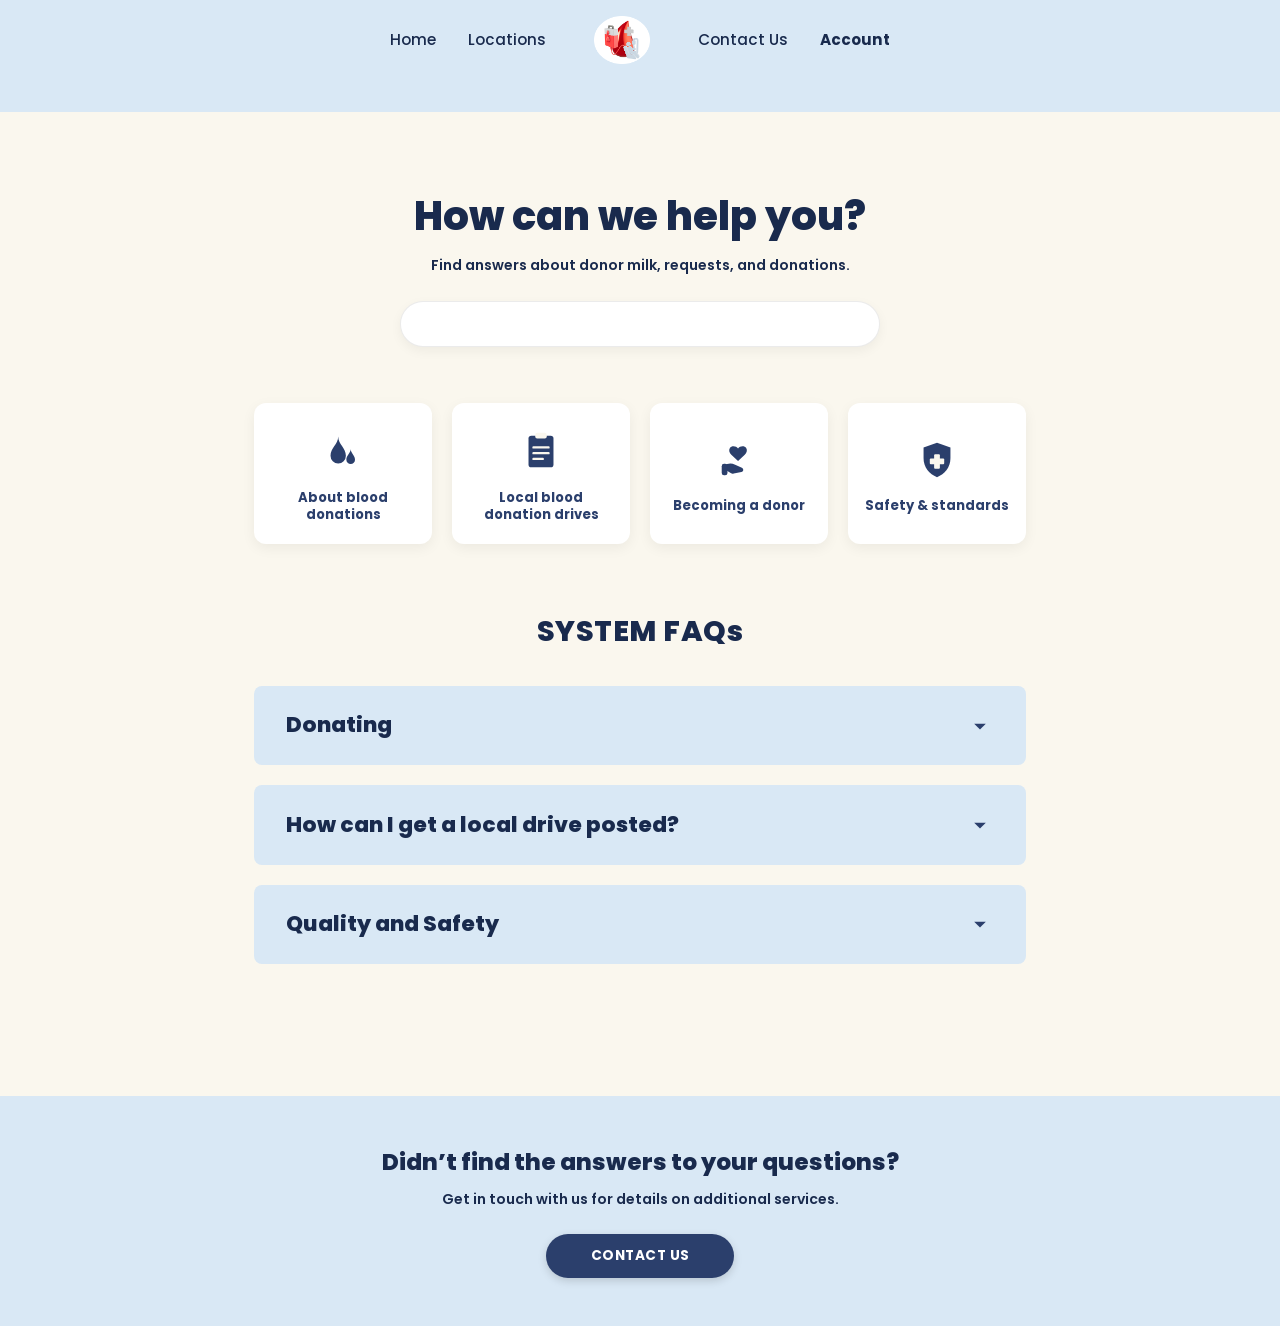
==== account.html @ 3a31bda2 "feat: refine account help center layout and update contact cards" ====
<!DOCTYPE html>
<html lang="en">
<head>
  <meta charset="UTF-8">
  <meta name="viewport" content="width=device-width, initial-scale=1.0">
  <title>HemoPulse - Account / Help Center</title>
  <link rel="stylesheet" href="css/style.css">
  <link href="https://fonts.googleapis.com/css2?family=Poppins:wght@400;500;600;700;800;900&display=swap" rel="stylesheet">
</head>
<body class="account-page">

  <!-- Top Blue Header Strip -->
  <header class="top-nav-strip">
    <nav class="frame-nav">
      <div class="nav-links">
        <a href="index.html">Home</a>
        <a href="locations.html">Locations</a>
      </div>
      <div class="logo-badge">
        <a href="index.html"><img src="images/logo.png" alt="HemoPulse logo" onerror="this.src='images/logo.jpg'"></a>
      </div>
      <div class="nav-links">
        <a href="contact.html">Contact Us</a>
        <a href="account.html" class="active">Account</a>
      </div>
    </nav>
  </header>

  <!-- Main Content Container -->
  <main class="help-center-wrap">

    <div class="help-hero">
      <h1>How can we help you?</h1>
      <p>Find answers about donor milk, requests, and donations.</p>
      <div class="search-box-wrap">
        <input class="help-search-input" type="text" aria-label="Search">
      </div>
    </div>

    <!-- 4 Square Category Cards -->
    <div class="help-cards-grid">
      <div class="help-category-card">
        <div class="icon-wrap">
          <svg viewBox="0 0 100 100" xmlns="http://www.w3.org/2000/svg">
            <path d="M40 20c0 16-16 24-16 40a16 16 0 0032 0c0-16-16-24-16-40z" fill="#2B3F6C"/>
            <path d="M66 46c0 9-9 13-9 22a9 9 0 0018 0c0-9-9-13-9-22z" fill="#2B3F6C"/>
          </svg>
        </div>
        <span>About blood<br>donations</span>
      </div>

      <div class="help-category-card">
        <div class="icon-wrap">
          <svg viewBox="0 0 100 100" xmlns="http://www.w3.org/2000/svg">
            <rect x="24" y="18" width="52" height="66" rx="6" fill="#2B3F6C"/>
            <rect x="38" y="12" width="24" height="12" rx="4" fill="#FAF7EE"/>
            <rect x="32" y="40" width="36" height="5" rx="2" fill="#FAF7EE"/>
            <rect x="32" y="52" width="36" height="5" rx="2" fill="#FAF7EE"/>
            <rect x="32" y="64" width="24" height="5" rx="2" fill="#FAF7EE"/>
          </svg>
        </div>
        <span>Local blood<br>donation drives</span>
      </div>

      <div class="help-category-card">
        <div class="icon-wrap">
          <svg viewBox="0 0 100 100" xmlns="http://www.w3.org/2000/svg">
            <path d="M48 26c4-6 14-6 17-1 3 5 1 10-3 14l-14 13-14-13c-4-4-6-9-3-14 3-5 13-5 17 1z" fill="#2B3F6C"/>
            <path d="M18 62c10-6 16-6 24-2l14 6c4 2 4 8-1 9l-16 3c-3 1-6 0-8-2l-13-8z" fill="#2B3F6C"/>
            <rect x="14" y="58" width="12" height="24" rx="5" fill="#2B3F6C"/>
          </svg>
        </div>
        <span>Becoming a donor</span>
      </div>

      <div class="help-category-card">
        <div class="icon-wrap">
          <svg viewBox="0 0 100 100" xmlns="http://www.w3.org/2000/svg">
            <path d="M50 14l28 10v22c0 20-12 33-28 40-16-7-28-20-28-40V24z" fill="#2B3F6C"/>
            <rect x="44" y="38" width="12" height="30" rx="2" fill="#FAF7EE"/>
            <rect x="35" y="47" width="30" height="12" rx="2" fill="#FAF7EE"/>
          </svg>
        </div>
        <span>Safety &amp; standards</span>
      </div>
    </div>

    <!-- System FAQs -->
    <div class="system-faq-section">
      <h2>SYSTEM FAQs</h2>

      <details class="faq-bar">
        <summary>
          <span>Donating</span>
          <svg class="chevron" viewBox="0 0 24 24"><path d="M7 10l5 5 5-5z" fill="#2B3F6C"/></svg>
        </summary>
        <div class="faq-content">
          Learn what to expect before, during, and after your donation appointment. Donating blood is a safe, simple process that saves lives.
        </div>
      </details>

      <details class="faq-bar">
        <summary>
          <span>How can I get a local drive posted?</span>
          <svg class="chevron" viewBox="0 0 24 24"><path d="M7 10l5 5 5-5z" fill="#2B3F6C"/></svg>
        </summary>
        <div class="faq-content">
          Submit your drive details through our contact form or partner portal, and our medical coordinator team will review and list it within 2 business days.
        </div>
      </details>

      <details class="faq-bar">
        <summary>
          <span>Quality and Safety</span>
          <svg class="chevron" viewBox="0 0 24 24"><path d="M7 10l5 5 5-5z" fill="#2B3F6C"/></svg>
        </summary>
        <div class="faq-content">
          All collection kits are single-use and sterile. Every blood donation is screened rigorously according to international safety and health standards.
        </div>
      </details>
    </div>

  </main>

  <!-- Full-width Bottom Blue Callout Banner -->
  <section class="bottom-support-banner">
    <h3>Didn’t find the answers to your questions?</h3>
    <p>Get in touch with us for details on additional services.</p>
    <a href="contact.html" class="btn-navy-pill">CONTACT US</a>
  </section>

</body>
</html>
---- css/style.css ----
@import url('https://fonts.googleapis.com/css2?family=Poppins:wght@300;400;500;600;700;800&display=swap');

:root {
  --bg-cream: #FAF7EE;
  --navy: #192A4D;
  --text-muted: #5D6B82;
  --accent-yellow: #F7D046;
  --card-blue: #E2ECF7;
  --card-light: #F0F5FA;
  --white: #FFFFFF;
  --border-light: #D4E0EE;
  --font: 'Poppins', sans-serif;
}

* {
  box-sizing: border-box;
  margin: 0;
  padding: 0;
}

body {
  font-family: var(--font);
  background-color: var(--bg-cream);
  color: var(--navy);
  line-height: 1.6;
}


.header-nav {
  display: flex;
  justify-content: center;
  align-items: center;
  gap: 3.5rem;
  padding: 1.25rem 2rem;
  background-color: transparent;
  border-bottom: 1px solid rgba(0,0,0,0.04);
}

.header-nav a {
  text-decoration: none;
  color: var(--navy);
  font-weight: 500;
  font-size: 0.95rem;
  transition: opacity 0.2s;
}

.header-nav a:hover,
.header-nav a.active {
  font-weight: 700;
}

.nav-brand {
  display: flex;
  flex-direction: column;
  align-items: center;
  text-decoration: none;
}

.nav-brand img {
  height: 48px;
  object-fit: contain;
}


.btn-yellow {
  display: inline-block;
  background-color: var(--accent-yellow);
  color: var(--navy);
  font-weight: 700;
  font-size: 0.95rem;
  padding: 0.6rem 2.2rem;
  border-radius: 999px;
  text-decoration: none;
  border: none;
  cursor: pointer;
  box-shadow: 0 2px 6px rgba(0,0,0,0.06);
  transition: transform 0.15s ease, filter 0.15s ease;
}

.btn-yellow:hover {
  filter: brightness(0.96);
  transform: translateY(-1px);
}


.container {
  max-width: 1060px;
  margin: 0 auto;
  padding: 2.5rem 1.5rem 5rem;
}



.hero-banner {
  background-color: #D9E8F5; 
  padding: 1.5rem 3rem 2.5rem;
  margin-bottom: 3rem;
  border-bottom-left-radius: 16px;
  border-bottom-right-radius: 16px;
}

.hero-inner {
  max-width: 1060px;
  margin: 0 auto;
  display: grid;
  grid-template-columns: 1.1fr 1fr;
  align-items: center;
  gap: 2rem;
  padding-top: 1rem;
}

.hero-title {
  font-size: 2.8rem;
  font-weight: 800;
  line-height: 1.25;
  color: var(--navy);
  margin-bottom: 0.8rem;
}


.title-underline {
  border-bottom: 3px solid #2470D8;
  display: inline-block;
}

.hero-subtitle {
  font-size: 1rem;
  color: var(--text-muted);
  margin-bottom: 1.8rem;
}

.hero-image-wrap {
  position: relative;
  display: flex;
  justify-content: center;
}

.hero-image-wrap img {
  max-width: 100%;
  height: auto;
  display: block;
}


.section-heading {
  font-size: 1.4rem;
  font-weight: 800;
  text-transform: uppercase;
  color: var(--navy);
  letter-spacing: 0.5px;
  margin-bottom: 1.75rem;
  text-align: left;
}

.text-center {
  text-align: center;
}


.donation-types-grid {
  display: grid;
  grid-template-columns: repeat(3, 1fr);
  gap: 1.75rem;
  margin-bottom: 4rem;
}

.type-card {
  text-align: center;
}

.type-card-img {
  width: 100%;
  height: 190px;
  object-fit: cover;
  border-radius: 18px;
  margin-bottom: 1rem;
}

.type-card h3 {
  font-size: 1.15rem;
  font-weight: 700;
  margin-bottom: 0.5rem;
}

.type-card p {
  font-size: 0.82rem;
  color: var(--text-muted);
  line-height: 1.55;
  text-align: justify;
}


.about-box {
  background-color: var(--card-blue);
  border-radius: 20px;
  padding: 2rem;
  display: grid;
  grid-template-columns: 1fr 1.15fr;
  gap: 2rem;
  align-items: center;
  margin-bottom: 4rem;
}

.about-box img {
  width: 100%;
  height: 240px;
  object-fit: cover;
  border-radius: 14px;
}

.about-box h2 {
  font-size: 1.4rem;
  font-weight: 800;
  margin-bottom: 0.75rem;
}

.about-box p {
  font-size: 0.88rem;
  color: var(--navy);
  line-height: 1.6;
}


.faq-list {
  display: flex;
  flex-direction: column;
  gap: 0.85rem;
}

.faq-item {
  background-color: var(--card-blue);
  border-radius: 14px;
  overflow: hidden;
  border: 1px solid var(--border-light);
}

.faq-question {
  width: 100%;
  background: none;
  border: none;
  padding: 1.1rem 1.5rem;
  text-align: left;
  font-family: var(--font);
  font-size: 1.05rem;
  font-weight: 700;
  color: var(--navy);
  display: flex;
  justify-content: space-between;
  align-items: center;
  cursor: pointer;
}

.faq-arrow {
  transition: transform 0.25s ease;
  font-size: 0.85rem;
}

.faq-item.open .faq-arrow {
  transform: rotate(180deg);
}

.faq-answer {
  max-height: 0;
  overflow: hidden;
  transition: max-height 0.3s ease, padding 0.3s ease;
  padding: 0 1.5rem;
  font-size: 0.9rem;
  color: var(--text-muted);
}

.faq-item.open .faq-answer {
  max-height: 200px;
  padding-bottom: 1.1rem;
}


@media (max-width: 860px) {
  .hero { grid-template-columns: 1fr; text-align: center; }
  .donation-types-grid { grid-template-columns: 1fr; }
  .about-box { grid-template-columns: 1fr; }
  .header-nav { gap: 1.5rem; }
}


.frame {
  max-width: 980px;
  margin: 0 auto;
  padding: 1.5rem 1.5rem 4rem;
}

.frame-nav {
  display: flex;
  justify-content: center;
  align-items: center;
  gap: 3rem;
  padding-bottom: 2rem;
}

.frame-nav .nav-links {
  display: flex;
  gap: 2rem;
}

.frame-nav .nav-links a {
  text-decoration: none;
  color: var(--navy);
  font-weight: 500;
  font-size: 0.95rem;
}

.frame-nav .nav-links a.active {
  font-weight: 700;
}

.logo-badge img {
  height: 48px;
  width: auto;
  display: block;
}

.help-hero {
  text-align: center;
  margin: 1.5rem 0 2.5rem;
}

.help-hero h1 {
  font-size: 2.2rem;
  font-weight: 800;
  color: var(--navy);
}

.help-hero p {
  color: var(--text-muted);
  font-size: 0.95rem;
  margin-top: 0.25rem;
}

.help-search {
  margin-top: 1.5rem;
  width: 100%;
  max-width: 520px;
  padding: 0.8rem 1.25rem;
  border-radius: 999px;
  border: 1px solid var(--border-light);
  outline: none;
  font-family: var(--font);
  box-shadow: 0 2px 8px rgba(0,0,0,0.04);
}

.help-icons {
  display: grid;
  grid-template-columns: repeat(4, 1fr);
  gap: 1.25rem;
  margin-bottom: 3.5rem;
}

.icon-card {
  background-color: var(--white);
  border: 1px solid var(--border-light);
  border-radius: 14px;
  padding: 1.5rem 1rem;
  text-align: center;
  font-size: 0.85rem;
  font-weight: 600;
  color: var(--navy);
  display: flex;
  flex-direction: column;
  align-items: center;
  gap: 0.75rem;
  box-shadow: 0 2px 6px rgba(0,0,0,0.03);
}

.icon-card .ic svg {
  width: 44px;
  height: 44px;
}

.section-title {
  font-weight: 800;
  font-size: 1.1rem;
  color: var(--navy);
  letter-spacing: 0.5px;
  margin-bottom: 1rem;
}

details.faq-item {
  background-color: var(--card-blue);
  border-radius: 12px;
  margin-bottom: 0.75rem;
  border: 1px solid var(--border-light);
  overflow: hidden;
}

details.faq-item summary {
  padding: 1rem 1.25rem;
  font-weight: 700;
  cursor: pointer;
  color: var(--navy);
  list-style: none;
  display: flex;
  justify-content: space-between;
  align-items: center;
}

details.faq-item summary::-webkit-details-marker {
  display: none;
}

details.faq-item summary::after {
  content: "▾";
  font-size: 0.9rem;
  transition: transform 0.2s;
}

details[open].faq-item summary::after {
  transform: rotate(180deg);
}

.faq-body {
  padding: 0 1.25rem 1rem;
  font-size: 0.88rem;
  color: var(--text-muted);
}

.did-you-know {
  text-align: center;
  margin-top: 3.5rem;
  padding: 2rem;
  background-color: var(--card-blue);
  border-radius: 16px;
}

.did-you-know p {
  font-weight: 800;
  font-size: 1.1rem;
  color: var(--navy);
}

.did-you-know span {
  font-size: 0.88rem;
  color: var(--text-muted);
}

.contact-hero {
  text-align: center;
  margin-bottom: 2rem;
}

.contact-hero h1 {
  font-size: 2.2rem;
  font-weight: 800;
  color: var(--navy);
}

.contact-hero p {
  font-size: 0.9rem;
  color: var(--text-muted);
  margin-top: 0.5rem;
}

.contact-cards {
  display: grid;
  grid-template-columns: repeat(4, 1fr);
  gap: 1rem;
  margin-bottom: 2.5rem;
}

.contact-card {
  background-color: var(--white);
  border: 2px solid #2470D8; 
  border-radius: 14px;
  padding: 1.5rem 1rem;
  text-align: center;
  box-shadow: 0 4px 12px rgba(0, 0, 0, 0.04);
}

.contact-card .ic svg {
  width: 36px;
  height: 36px;
  margin-bottom: 0.4rem;
}

.contact-card .ttl {
  font-size: 0.75rem;
  font-weight: 800;
  color: var(--navy);
  margin-bottom: 0.35rem;
}

.contact-card .sub {
  font-size: 0.72rem;
  color: var(--text-muted);
  line-height: 1.35;
}

.contact-form-wrap {
  display: grid;
  grid-template-columns: 1.4fr 1fr;
  gap: 1.5rem;
}

.contact-form-wrap .left {
  background-color: var(--card-blue);
  border-radius: 14px;
  padding: 1.5rem;
}

.form-grid {
  display: grid;
  grid-template-columns: 1fr 1fr;
  gap: 0.75rem;
  margin-bottom: 0.75rem;
}

.form-grid.full {
  grid-template-columns: 1fr;
}

.contact-form-wrap input,
.contact-form-wrap textarea {
  width: 100%;
  padding: 0.75rem;
  border-radius: 8px;
  border: 1px solid var(--white);
  background: var(--white);
  font-family: var(--font);
  font-size: 0.85rem;
  outline: none;
}

.contact-form-wrap textarea {
  min-height: 90px;
  resize: vertical;
}

.newsletter-box {
  background-color: var(--card-blue);
  border-radius: 14px;
  padding: 1.5rem;
  text-align: center;
  display: flex;
  flex-direction: column;
  justify-content: center;
  height: 100%;
}

.newsletter-box h4 {
  font-size: 0.9rem;
  font-weight: 800;
  margin-bottom: 0.25rem;
}

.btn-navy {
  background-color: #364c84;
  color: var(--white);
  border: none;
  padding: 0.6rem 1.5rem;
  border-radius: 999px;
  font-weight: 700;
  font-size: 0.85rem;
  cursor: pointer;
  margin-top: 0.5rem;
}

.btn-yellow-submit {
  background-color: var(--accent-yellow);
  color: var(--navy);
  border: none;
  padding: 0.65rem 2.5rem;
  border-radius: 999px;
  font-weight: 800;
  font-size: 0.85rem;
  cursor: pointer;
}

@media (max-width: 800px) {
  .help-icons, .contact-cards { grid-template-columns: repeat(2, 1fr); }
  .contact-form-wrap { grid-template-columns: 1fr; }
}



body.account-page {
  background-color: #FAF7EE;
}


.top-nav-strip {
  background-color: #D9E8F5;
  padding: 1rem 2rem;
  width: 100%;
}

.help-center-wrap {
  max-width: 820px;
  margin: 0 auto;
  padding: 3rem 1.5rem 4rem;
  text-align: center;
}


.help-hero h1 {
  font-size: 2.5rem;
  font-weight: 800;
  color: #192A4D;
  margin-bottom: 0.4rem;
}

.help-hero p {
  font-size: 0.88rem;
  font-weight: 600;
  color: #192A4D;
  margin-bottom: 1.5rem;
}

.search-box-wrap {
  display: flex;
  justify-content: center;
  margin-bottom: 3.5rem;
}

.help-search-input {
  width: 100%;
  max-width: 480px;
  height: 46px;
  background-color: #FFFFFF;
  border: 1px solid rgba(0, 0, 0, 0.08);
  border-radius: 999px;
  box-shadow: 0 4px 12px rgba(0, 0, 0, 0.05);
  outline: none;
  padding: 0 1.5rem;
}


.help-cards-grid {
  display: grid;
  grid-template-columns: repeat(4, 1fr);
  gap: 1.25rem;
  margin-bottom: 4rem;
}

.help-category-card {
  background-color: #FFFFFF;
  border-radius: 12px;
  padding: 1.5rem 0.75rem 1.25rem;
  box-shadow: 0 4px 14px rgba(0, 0, 0, 0.06);
  display: flex;
  flex-direction: column;
  align-items: center;
  justify-content: center;
  cursor: pointer;
  transition: transform 0.15s ease, box-shadow 0.15s ease;
}

.help-category-card:hover {
  transform: translateY(-2px);
  box-shadow: 0 6px 18px rgba(0, 0, 0, 0.09);
}

.help-category-card .icon-wrap svg {
  width: 48px;
  height: 48px;
  margin-bottom: 0.85rem;
  display: block;
}

.help-category-card span {
  font-size: 0.82rem;
  font-weight: 700;
  color: #2B3F6C;
  line-height: 1.35;
}

/* System FAQs */
.system-faq-section {
  text-align: center;
}

.system-faq-section h2 {
  font-size: 1.8rem;
  font-weight: 800;
  color: #192A4D;
  letter-spacing: 0.5px;
  margin-bottom: 2rem;
}

.faq-bar {
  background-color: #D9E8F5; 
  border-radius: 8px;
  margin-bottom: 1.25rem;
  text-align: left;
  overflow: hidden;
}

.faq-bar summary {
  list-style: none;
  padding: 1.4rem 2rem;
  display: flex;
  justify-content: space-between;
  align-items: center;
  font-size: 1.35rem;
  font-weight: 800;
  color: #192A4D;
  cursor: pointer;
  user-select: none;
}

.faq-bar summary::-webkit-details-marker {
  display: none;
}

.faq-bar .chevron {
  width: 28px;
  height: 28px;
  transition: transform 0.25s ease;
}

.faq-bar[open] .chevron {
  transform: rotate(180deg);
}

.faq-content {
  padding: 0 2rem 1.4rem;
  font-size: 0.92rem;
  color: #4A5B79;
  line-height: 1.6;
}


.bottom-support-banner {
  background-color: #D9E8F5;
  width: 100%;
  padding: 3rem 1.5rem;
  text-align: center;
  margin-top: 3rem;
}

.bottom-support-banner h3 {
  font-size: 1.45rem;
  font-weight: 800;
  color: #192A4D;
  margin-bottom: 0.4rem;
}

.bottom-support-banner p {
  font-size: 0.88rem;
  font-weight: 600;
  color: #192A4D;
  margin-bottom: 1.5rem;
}

.btn-navy-pill {
  display: inline-block;
  background-color: #2B3F6C;
  color: #FFFFFF;
  font-weight: 700;
  font-size: 0.85rem;
  letter-spacing: 0.5px;
  padding: 0.7rem 2.8rem;
  border-radius: 999px;
  text-decoration: none;
  box-shadow: 0 3px 8px rgba(0, 0, 0, 0.15);
  transition: opacity 0.15s ease, transform 0.15s ease;
}

.btn-navy-pill:hover {
  opacity: 0.92;
  transform: translateY(-1px);
}


@media (max-width: 768px) {
  .help-cards-grid {
    grid-template-columns: repeat(2, 1fr);
  }
  .faq-bar summary {
    font-size: 1.1rem;
    padding: 1.1rem 1.25rem;
  }
}
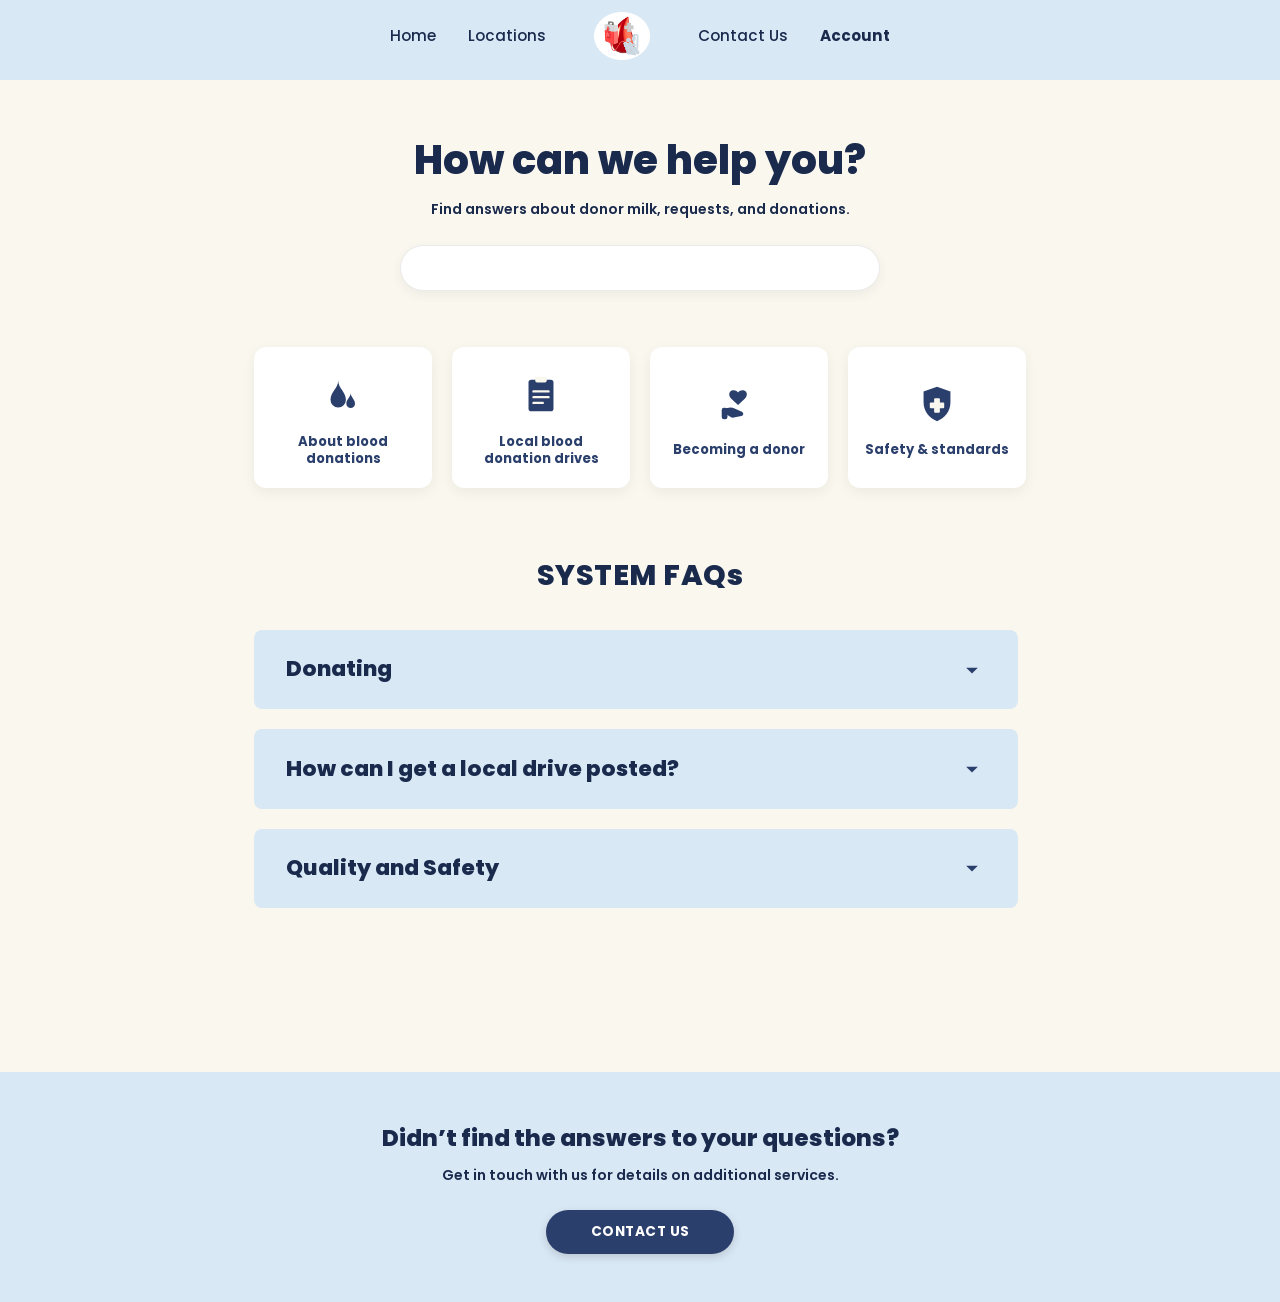
==== commit 03006e08: "refactor: clean up CSS styles, layout, and responsiveness" ====
--- a/account.html
+++ b/account.html
@@ -37,9 +37,9 @@
       </div>
     </div>
 
-    <!-- 4 Square Category Cards -->
+    <!-- 4 Square Category Cards Linked -->
     <div class="help-cards-grid">
-      <div class="help-category-card">
+      <a href="index.html#donation-types" class="help-category-card">
         <div class="icon-wrap">
           <svg viewBox="0 0 100 100" xmlns="http://www.w3.org/2000/svg">
             <path d="M40 20c0 16-16 24-16 40a16 16 0 0032 0c0-16-16-24-16-40z" fill="#2B3F6C"/>
@@ -47,9 +47,9 @@
           </svg>
         </div>
         <span>About blood<br>donations</span>
-      </div>
+      </a>
 
-      <div class="help-category-card">
+      <a href="locations.html" class="help-category-card">
         <div class="icon-wrap">
           <svg viewBox="0 0 100 100" xmlns="http://www.w3.org/2000/svg">
             <rect x="24" y="18" width="52" height="66" rx="6" fill="#2B3F6C"/>
@@ -60,9 +60,9 @@
           </svg>
         </div>
         <span>Local blood<br>donation drives</span>
-      </div>
+      </a>
 
-      <div class="help-category-card">
+      <a href="account.html#login" class="help-category-card">
         <div class="icon-wrap">
           <svg viewBox="0 0 100 100" xmlns="http://www.w3.org/2000/svg">
             <path d="M48 26c4-6 14-6 17-1 3 5 1 10-3 14l-14 13-14-13c-4-4-6-9-3-14 3-5 13-5 17 1z" fill="#2B3F6C"/>
@@ -71,9 +71,9 @@
           </svg>
         </div>
         <span>Becoming a donor</span>
-      </div>
+      </a>
 
-      <div class="help-category-card">
+      <a href="#safety" class="help-category-card">
         <div class="icon-wrap">
           <svg viewBox="0 0 100 100" xmlns="http://www.w3.org/2000/svg">
             <path d="M50 14l28 10v22c0 20-12 33-28 40-16-7-28-20-28-40V24z" fill="#2B3F6C"/>
@@ -82,42 +82,43 @@
           </svg>
         </div>
         <span>Safety &amp; standards</span>
-      </div>
+      </a>
     </div>
 
-    <!-- System FAQs -->
+    <!-- Scrollable System FAQs -->
     <div class="system-faq-section">
       <h2>SYSTEM FAQs</h2>
+      <div class="faq-scroll-container">
+        <details class="faq-bar">
+          <summary>
+            <span>Donating</span>
+            <svg class="chevron" viewBox="0 0 24 24"><path d="M7 10l5 5 5-5z" fill="#2B3F6C"/></svg>
+          </summary>
+          <div class="faq-content">
+            Learn what to expect before, during, and after your donation appointment. Donating blood is a safe, simple process that saves lives.
+          </div>
+        </details>
 
-      <details class="faq-bar">
-        <summary>
-          <span>Donating</span>
-          <svg class="chevron" viewBox="0 0 24 24"><path d="M7 10l5 5 5-5z" fill="#2B3F6C"/></svg>
-        </summary>
-        <div class="faq-content">
-          Learn what to expect before, during, and after your donation appointment. Donating blood is a safe, simple process that saves lives.
-        </div>
-      </details>
+        <details class="faq-bar">
+          <summary>
+            <span>How can I get a local drive posted?</span>
+            <svg class="chevron" viewBox="0 0 24 24"><path d="M7 10l5 5 5-5z" fill="#2B3F6C"/></svg>
+          </summary>
+          <div class="faq-content">
+            Submit your drive details through our contact form or partner portal, and our medical coordinator team will review and list it within 2 business days.
+          </div>
+        </details>
 
-      <details class="faq-bar">
-        <summary>
-          <span>How can I get a local drive posted?</span>
-          <svg class="chevron" viewBox="0 0 24 24"><path d="M7 10l5 5 5-5z" fill="#2B3F6C"/></svg>
-        </summary>
-        <div class="faq-content">
-          Submit your drive details through our contact form or partner portal, and our medical coordinator team will review and list it within 2 business days.
-        </div>
-      </details>
-
-      <details class="faq-bar">
-        <summary>
-          <span>Quality and Safety</span>
-          <svg class="chevron" viewBox="0 0 24 24"><path d="M7 10l5 5 5-5z" fill="#2B3F6C"/></svg>
-        </summary>
-        <div class="faq-content">
-          All collection kits are single-use and sterile. Every blood donation is screened rigorously according to international safety and health standards.
-        </div>
-      </details>
+        <details class="faq-bar" id="safety">
+          <summary>
+            <span>Quality and Safety</span>
+            <svg class="chevron" viewBox="0 0 24 24"><path d="M7 10l5 5 5-5z" fill="#2B3F6C"/></svg>
+          </summary>
+          <div class="faq-content">
+            All collection kits are single-use and sterile. Every blood donation is screened rigorously according to international safety and health standards.
+          </div>
+        </details>
+      </div>
     </div>
 
   </main>
--- a/css/style.css
+++ b/css/style.css
@@ -1,30 +1,50 @@
-@import url('https://fonts.googleapis.com/css2?family=Poppins:wght@300;400;500;600;700;800&display=swap');
+@import url('https://fonts.googleapis.com/css2?family=Poppins:wght@300;400;500;600;700;800;900&display=swap');
 
 :root {
   --bg-cream: #FAF7EE;
   --navy: #192A4D;
+  --navy-button: #2B3F6C;
   --text-muted: #5D6B82;
   --accent-yellow: #F7D046;
-  --card-blue: #E2ECF7;
+  --accent-blue: #2470D8;
+  --card-blue: #D9E8F5;
   --card-light: #F0F5FA;
   --white: #FFFFFF;
   --border-light: #D4E0EE;
   --font: 'Poppins', sans-serif;
 }
 
-* {
+*, *::before, *::after {
   box-sizing: border-box;
   margin: 0;
   padding: 0;
 }
 
+html {
+  font-size: 16px;
+  scroll-behavior: smooth;
+}
+
 body {
   font-family: var(--font);
   background-color: var(--bg-cream);
   color: var(--navy);
   line-height: 1.6;
-}
-
+  overflow-x: hidden;
+  width: 100%;
+}
+
+img {
+  max-width: 100%;
+  height: auto;
+  display: block;
+}
+
+.top-nav-strip {
+  background-color: var(--card-blue);
+  width: 100%;
+  padding: 0.75rem 1.5rem;
+}
 
 .header-nav {
   display: flex;
@@ -33,7 +53,7 @@
   gap: 3.5rem;
   padding: 1.25rem 2rem;
   background-color: transparent;
-  border-bottom: 1px solid rgba(0,0,0,0.04);
+  border-bottom: 1px solid rgba(0, 0, 0, 0.04);
 }
 
 .header-nav a {
@@ -61,6 +81,52 @@
   object-fit: contain;
 }
 
+.frame {
+  max-width: 980px;
+  margin: 0 auto;
+  padding: 1.5rem 1.5rem 4rem;
+}
+
+.frame-nav {
+  max-width: 1060px;
+  margin: 0 auto;
+  display: flex;
+  justify-content: center;
+  align-items: center;
+  gap: 3rem;
+  padding-bottom: 0.5rem;
+}
+
+.frame-nav .nav-links {
+  display: flex;
+  align-items: center;
+  gap: 2rem;
+}
+
+.frame-nav .nav-links a {
+  text-decoration: none;
+  color: var(--navy);
+  font-weight: 500;
+  font-size: 0.95rem;
+  transition: opacity 0.2s;
+}
+
+.frame-nav .nav-links a:hover,
+.frame-nav .nav-links a.active {
+  font-weight: 700;
+}
+
+.logo-badge a {
+  display: flex;
+  align-items: center;
+  text-decoration: none;
+}
+
+.logo-badge img {
+  height: 48px;
+  width: auto;
+  display: block;
+}
 
 .btn-yellow {
   display: inline-block;
@@ -73,7 +139,7 @@
   text-decoration: none;
   border: none;
   cursor: pointer;
-  box-shadow: 0 2px 6px rgba(0,0,0,0.06);
+  box-shadow: 0 2px 6px rgba(0, 0, 0, 0.06);
   transition: transform 0.15s ease, filter 0.15s ease;
 }
 
@@ -82,677 +148,45 @@
   transform: translateY(-1px);
 }
 
-
-.container {
-  max-width: 1060px;
-  margin: 0 auto;
-  padding: 2.5rem 1.5rem 5rem;
-}
-
-
-
-.hero-banner {
-  background-color: #D9E8F5; 
-  padding: 1.5rem 3rem 2.5rem;
-  margin-bottom: 3rem;
-  border-bottom-left-radius: 16px;
-  border-bottom-right-radius: 16px;
-}
-
-.hero-inner {
-  max-width: 1060px;
-  margin: 0 auto;
-  display: grid;
-  grid-template-columns: 1.1fr 1fr;
-  align-items: center;
-  gap: 2rem;
-  padding-top: 1rem;
-}
-
-.hero-title {
-  font-size: 2.8rem;
-  font-weight: 800;
-  line-height: 1.25;
-  color: var(--navy);
-  margin-bottom: 0.8rem;
-}
-
-
-.title-underline {
-  border-bottom: 3px solid #2470D8;
-  display: inline-block;
-}
-
-.hero-subtitle {
-  font-size: 1rem;
-  color: var(--text-muted);
-  margin-bottom: 1.8rem;
-}
-
-.hero-image-wrap {
-  position: relative;
-  display: flex;
-  justify-content: center;
-}
-
-.hero-image-wrap img {
-  max-width: 100%;
-  height: auto;
-  display: block;
-}
-
-
-.section-heading {
-  font-size: 1.4rem;
-  font-weight: 800;
-  text-transform: uppercase;
-  color: var(--navy);
-  letter-spacing: 0.5px;
-  margin-bottom: 1.75rem;
-  text-align: left;
-}
-
-.text-center {
-  text-align: center;
-}
-
-
-.donation-types-grid {
-  display: grid;
-  grid-template-columns: repeat(3, 1fr);
-  gap: 1.75rem;
-  margin-bottom: 4rem;
-}
-
-.type-card {
-  text-align: center;
-}
-
-.type-card-img {
-  width: 100%;
-  height: 190px;
-  object-fit: cover;
-  border-radius: 18px;
-  margin-bottom: 1rem;
-}
-
-.type-card h3 {
-  font-size: 1.15rem;
-  font-weight: 700;
-  margin-bottom: 0.5rem;
-}
-
-.type-card p {
-  font-size: 0.82rem;
-  color: var(--text-muted);
-  line-height: 1.55;
-  text-align: justify;
-}
-
-
-.about-box {
-  background-color: var(--card-blue);
-  border-radius: 20px;
-  padding: 2rem;
-  display: grid;
-  grid-template-columns: 1fr 1.15fr;
-  gap: 2rem;
-  align-items: center;
-  margin-bottom: 4rem;
-}
-
-.about-box img {
-  width: 100%;
-  height: 240px;
-  object-fit: cover;
-  border-radius: 14px;
-}
-
-.about-box h2 {
-  font-size: 1.4rem;
-  font-weight: 800;
-  margin-bottom: 0.75rem;
-}
-
-.about-box p {
-  font-size: 0.88rem;
-  color: var(--navy);
-  line-height: 1.6;
-}
-
-
-.faq-list {
-  display: flex;
-  flex-direction: column;
-  gap: 0.85rem;
-}
-
-.faq-item {
-  background-color: var(--card-blue);
-  border-radius: 14px;
-  overflow: hidden;
-  border: 1px solid var(--border-light);
-}
-
-.faq-question {
-  width: 100%;
-  background: none;
+.btn-yellow-submit {
+  background-color: var(--accent-yellow);
+  color: var(--navy);
   border: none;
-  padding: 1.1rem 1.5rem;
-  text-align: left;
-  font-family: var(--font);
-  font-size: 1.05rem;
-  font-weight: 700;
-  color: var(--navy);
-  display: flex;
-  justify-content: space-between;
-  align-items: center;
+  padding: 0.65rem 2.8rem;
+  border-radius: 999px;
+  font-weight: 800;
+  font-size: 0.85rem;
   cursor: pointer;
-}
-
-.faq-arrow {
-  transition: transform 0.25s ease;
-  font-size: 0.85rem;
-}
-
-.faq-item.open .faq-arrow {
-  transform: rotate(180deg);
-}
-
-.faq-answer {
-  max-height: 0;
-  overflow: hidden;
-  transition: max-height 0.3s ease, padding 0.3s ease;
-  padding: 0 1.5rem;
-  font-size: 0.9rem;
-  color: var(--text-muted);
-}
-
-.faq-item.open .faq-answer {
-  max-height: 200px;
-  padding-bottom: 1.1rem;
-}
-
-
-@media (max-width: 860px) {
-  .hero { grid-template-columns: 1fr; text-align: center; }
-  .donation-types-grid { grid-template-columns: 1fr; }
-  .about-box { grid-template-columns: 1fr; }
-  .header-nav { gap: 1.5rem; }
-}
-
-
-.frame {
-  max-width: 980px;
-  margin: 0 auto;
-  padding: 1.5rem 1.5rem 4rem;
-}
-
-.frame-nav {
-  display: flex;
-  justify-content: center;
-  align-items: center;
-  gap: 3rem;
-  padding-bottom: 2rem;
-}
-
-.frame-nav .nav-links {
-  display: flex;
-  gap: 2rem;
-}
-
-.frame-nav .nav-links a {
-  text-decoration: none;
-  color: var(--navy);
-  font-weight: 500;
-  font-size: 0.95rem;
-}
-
-.frame-nav .nav-links a.active {
-  font-weight: 700;
-}
-
-.logo-badge img {
-  height: 48px;
-  width: auto;
-  display: block;
-}
-
-.help-hero {
-  text-align: center;
-  margin: 1.5rem 0 2.5rem;
-}
-
-.help-hero h1 {
-  font-size: 2.2rem;
-  font-weight: 800;
-  color: var(--navy);
-}
-
-.help-hero p {
-  color: var(--text-muted);
-  font-size: 0.95rem;
-  margin-top: 0.25rem;
-}
-
-.help-search {
-  margin-top: 1.5rem;
-  width: 100%;
-  max-width: 520px;
-  padding: 0.8rem 1.25rem;
-  border-radius: 999px;
-  border: 1px solid var(--border-light);
-  outline: none;
-  font-family: var(--font);
-  box-shadow: 0 2px 8px rgba(0,0,0,0.04);
-}
-
-.help-icons {
-  display: grid;
-  grid-template-columns: repeat(4, 1fr);
-  gap: 1.25rem;
-  margin-bottom: 3.5rem;
-}
-
-.icon-card {
-  background-color: var(--white);
-  border: 1px solid var(--border-light);
-  border-radius: 14px;
-  padding: 1.5rem 1rem;
-  text-align: center;
-  font-size: 0.85rem;
-  font-weight: 600;
-  color: var(--navy);
-  display: flex;
-  flex-direction: column;
-  align-items: center;
-  gap: 0.75rem;
-  box-shadow: 0 2px 6px rgba(0,0,0,0.03);
-}
-
-.icon-card .ic svg {
-  width: 44px;
-  height: 44px;
-}
-
-.section-title {
-  font-weight: 800;
-  font-size: 1.1rem;
-  color: var(--navy);
-  letter-spacing: 0.5px;
-  margin-bottom: 1rem;
-}
-
-details.faq-item {
-  background-color: var(--card-blue);
-  border-radius: 12px;
-  margin-bottom: 0.75rem;
-  border: 1px solid var(--border-light);
-  overflow: hidden;
-}
-
-details.faq-item summary {
-  padding: 1rem 1.25rem;
-  font-weight: 700;
-  cursor: pointer;
-  color: var(--navy);
-  list-style: none;
-  display: flex;
-  justify-content: space-between;
-  align-items: center;
-}
-
-details.faq-item summary::-webkit-details-marker {
-  display: none;
-}
-
-details.faq-item summary::after {
-  content: "▾";
-  font-size: 0.9rem;
-  transition: transform 0.2s;
-}
-
-details[open].faq-item summary::after {
-  transform: rotate(180deg);
-}
-
-.faq-body {
-  padding: 0 1.25rem 1rem;
-  font-size: 0.88rem;
-  color: var(--text-muted);
-}
-
-.did-you-know {
-  text-align: center;
-  margin-top: 3.5rem;
-  padding: 2rem;
-  background-color: var(--card-blue);
-  border-radius: 16px;
-}
-
-.did-you-know p {
-  font-weight: 800;
-  font-size: 1.1rem;
-  color: var(--navy);
-}
-
-.did-you-know span {
-  font-size: 0.88rem;
-  color: var(--text-muted);
-}
-
-.contact-hero {
-  text-align: center;
-  margin-bottom: 2rem;
-}
-
-.contact-hero h1 {
-  font-size: 2.2rem;
-  font-weight: 800;
-  color: var(--navy);
-}
-
-.contact-hero p {
-  font-size: 0.9rem;
-  color: var(--text-muted);
-  margin-top: 0.5rem;
-}
-
-.contact-cards {
-  display: grid;
-  grid-template-columns: repeat(4, 1fr);
-  gap: 1rem;
-  margin-bottom: 2.5rem;
-}
-
-.contact-card {
-  background-color: var(--white);
-  border: 2px solid #2470D8; 
-  border-radius: 14px;
-  padding: 1.5rem 1rem;
-  text-align: center;
-  box-shadow: 0 4px 12px rgba(0, 0, 0, 0.04);
-}
-
-.contact-card .ic svg {
-  width: 36px;
-  height: 36px;
-  margin-bottom: 0.4rem;
-}
-
-.contact-card .ttl {
-  font-size: 0.75rem;
-  font-weight: 800;
-  color: var(--navy);
-  margin-bottom: 0.35rem;
-}
-
-.contact-card .sub {
-  font-size: 0.72rem;
-  color: var(--text-muted);
-  line-height: 1.35;
-}
-
-.contact-form-wrap {
-  display: grid;
-  grid-template-columns: 1.4fr 1fr;
-  gap: 1.5rem;
-}
-
-.contact-form-wrap .left {
-  background-color: var(--card-blue);
-  border-radius: 14px;
-  padding: 1.5rem;
-}
-
-.form-grid {
-  display: grid;
-  grid-template-columns: 1fr 1fr;
-  gap: 0.75rem;
-  margin-bottom: 0.75rem;
-}
-
-.form-grid.full {
-  grid-template-columns: 1fr;
-}
-
-.contact-form-wrap input,
-.contact-form-wrap textarea {
-  width: 100%;
-  padding: 0.75rem;
-  border-radius: 8px;
-  border: 1px solid var(--white);
-  background: var(--white);
-  font-family: var(--font);
-  font-size: 0.85rem;
-  outline: none;
-}
-
-.contact-form-wrap textarea {
-  min-height: 90px;
-  resize: vertical;
-}
-
-.newsletter-box {
-  background-color: var(--card-blue);
-  border-radius: 14px;
-  padding: 1.5rem;
-  text-align: center;
-  display: flex;
-  flex-direction: column;
-  justify-content: center;
-  height: 100%;
-}
-
-.newsletter-box h4 {
-  font-size: 0.9rem;
-  font-weight: 800;
-  margin-bottom: 0.25rem;
+  box-shadow: 0 2px 6px rgba(0, 0, 0, 0.08);
+  transition: transform 0.15s ease, filter 0.15s ease;
+}
+
+.btn-yellow-submit:hover {
+  filter: brightness(0.96);
+  transform: translateY(-1px);
 }
 
 .btn-navy {
-  background-color: #364c84;
+  background-color: var(--navy-button);
   color: var(--white);
   border: none;
-  padding: 0.6rem 1.5rem;
+  padding: 0.65rem 2rem;
   border-radius: 999px;
   font-weight: 700;
   font-size: 0.85rem;
   cursor: pointer;
-  margin-top: 0.5rem;
-}
-
-.btn-yellow-submit {
-  background-color: var(--accent-yellow);
-  color: var(--navy);
-  border: none;
-  padding: 0.65rem 2.5rem;
-  border-radius: 999px;
-  font-weight: 800;
-  font-size: 0.85rem;
-  cursor: pointer;
-}
-
-@media (max-width: 800px) {
-  .help-icons, .contact-cards { grid-template-columns: repeat(2, 1fr); }
-  .contact-form-wrap { grid-template-columns: 1fr; }
-}
-
-
-
-body.account-page {
-  background-color: #FAF7EE;
-}
-
-
-.top-nav-strip {
-  background-color: #D9E8F5;
-  padding: 1rem 2rem;
-  width: 100%;
-}
-
-.help-center-wrap {
-  max-width: 820px;
-  margin: 0 auto;
-  padding: 3rem 1.5rem 4rem;
-  text-align: center;
-}
-
-
-.help-hero h1 {
-  font-size: 2.5rem;
-  font-weight: 800;
-  color: #192A4D;
-  margin-bottom: 0.4rem;
-}
-
-.help-hero p {
-  font-size: 0.88rem;
-  font-weight: 600;
-  color: #192A4D;
-  margin-bottom: 1.5rem;
-}
-
-.search-box-wrap {
-  display: flex;
-  justify-content: center;
-  margin-bottom: 3.5rem;
-}
-
-.help-search-input {
-  width: 100%;
-  max-width: 480px;
-  height: 46px;
-  background-color: #FFFFFF;
-  border: 1px solid rgba(0, 0, 0, 0.08);
-  border-radius: 999px;
-  box-shadow: 0 4px 12px rgba(0, 0, 0, 0.05);
-  outline: none;
-  padding: 0 1.5rem;
-}
-
-
-.help-cards-grid {
-  display: grid;
-  grid-template-columns: repeat(4, 1fr);
-  gap: 1.25rem;
-  margin-bottom: 4rem;
-}
-
-.help-category-card {
-  background-color: #FFFFFF;
-  border-radius: 12px;
-  padding: 1.5rem 0.75rem 1.25rem;
-  box-shadow: 0 4px 14px rgba(0, 0, 0, 0.06);
-  display: flex;
-  flex-direction: column;
-  align-items: center;
-  justify-content: center;
-  cursor: pointer;
-  transition: transform 0.15s ease, box-shadow 0.15s ease;
-}
-
-.help-category-card:hover {
-  transform: translateY(-2px);
-  box-shadow: 0 6px 18px rgba(0, 0, 0, 0.09);
-}
-
-.help-category-card .icon-wrap svg {
-  width: 48px;
-  height: 48px;
-  margin-bottom: 0.85rem;
-  display: block;
-}
-
-.help-category-card span {
-  font-size: 0.82rem;
-  font-weight: 700;
-  color: #2B3F6C;
-  line-height: 1.35;
-}
-
-/* System FAQs */
-.system-faq-section {
-  text-align: center;
-}
-
-.system-faq-section h2 {
-  font-size: 1.8rem;
-  font-weight: 800;
-  color: #192A4D;
-  letter-spacing: 0.5px;
-  margin-bottom: 2rem;
-}
-
-.faq-bar {
-  background-color: #D9E8F5; 
-  border-radius: 8px;
-  margin-bottom: 1.25rem;
-  text-align: left;
-  overflow: hidden;
-}
-
-.faq-bar summary {
-  list-style: none;
-  padding: 1.4rem 2rem;
-  display: flex;
-  justify-content: space-between;
-  align-items: center;
-  font-size: 1.35rem;
-  font-weight: 800;
-  color: #192A4D;
-  cursor: pointer;
-  user-select: none;
-}
-
-.faq-bar summary::-webkit-details-marker {
-  display: none;
-}
-
-.faq-bar .chevron {
-  width: 28px;
-  height: 28px;
-  transition: transform 0.25s ease;
-}
-
-.faq-bar[open] .chevron {
-  transform: rotate(180deg);
-}
-
-.faq-content {
-  padding: 0 2rem 1.4rem;
-  font-size: 0.92rem;
-  color: #4A5B79;
-  line-height: 1.6;
-}
-
-
-.bottom-support-banner {
-  background-color: #D9E8F5;
-  width: 100%;
-  padding: 3rem 1.5rem;
-  text-align: center;
-  margin-top: 3rem;
-}
-
-.bottom-support-banner h3 {
-  font-size: 1.45rem;
-  font-weight: 800;
-  color: #192A4D;
-  margin-bottom: 0.4rem;
-}
-
-.bottom-support-banner p {
-  font-size: 0.88rem;
-  font-weight: 600;
-  color: #192A4D;
-  margin-bottom: 1.5rem;
+  transition: transform 0.15s ease, opacity 0.15s ease;
+}
+
+.btn-navy:hover {
+  opacity: 0.92;
+  transform: translateY(-1px);
 }
 
 .btn-navy-pill {
   display: inline-block;
-  background-color: #2B3F6C;
-  color: #FFFFFF;
+  background-color: var(--navy-button);
+  color: var(--white);
   font-weight: 700;
   font-size: 0.85rem;
   letter-spacing: 0.5px;
@@ -768,13 +202,618 @@
   transform: translateY(-1px);
 }
 
-
-@media (max-width: 768px) {
+.container {
+  max-width: 1060px;
+  margin: 0 auto;
+  padding: 2.5rem 1.5rem 5rem;
+}
+
+.section-heading {
+  font-size: 1.4rem;
+  font-weight: 800;
+  text-transform: uppercase;
+  color: var(--navy);
+  letter-spacing: 0.5px;
+  margin-bottom: 1.75rem;
+  text-align: left;
+}
+
+.text-center {
+  text-align: center;
+}
+
+.hero-banner {
+  background-color: var(--card-blue);
+  padding: 1.5rem 3rem 2.5rem;
+  margin-bottom: 3rem;
+  border-bottom-left-radius: 16px;
+  border-bottom-right-radius: 16px;
+}
+
+.hero-inner {
+  max-width: 1060px;
+  margin: 0 auto;
+  display: grid;
+  grid-template-columns: 1.1fr 1fr;
+  align-items: center;
+  gap: 2rem;
+  padding-top: 1rem;
+}
+
+.hero-title {
+  font-size: 2.8rem;
+  font-weight: 800;
+  line-height: 1.25;
+  color: var(--navy);
+  margin-bottom: 0.8rem;
+}
+
+.title-underline {
+  border-bottom: 3px solid var(--accent-blue);
+  display: inline;
+}
+
+.hero-subtitle {
+  font-size: 1rem;
+  color: var(--text-muted);
+  margin-bottom: 1.8rem;
+}
+
+.hero-image-wrap {
+  position: relative;
+  display: flex;
+  justify-content: center;
+}
+
+.hero-image-wrap img {
+  max-width: 100%;
+  height: auto;
+  display: block;
+}
+
+.donation-types-grid {
+  display: grid;
+  grid-template-columns: repeat(3, 1fr);
+  gap: 1.75rem;
+  margin-bottom: 4rem;
+}
+
+.type-card {
+  text-align: center;
+}
+
+.type-card-img {
+  width: 100%;
+  height: 190px;
+  object-fit: cover;
+  border-radius: 18px;
+  margin-bottom: 1rem;
+}
+
+.type-card h3 {
+  font-size: 1.15rem;
+  font-weight: 700;
+  margin-bottom: 0.5rem;
+}
+
+.type-card p {
+  font-size: 0.82rem;
+  color: var(--text-muted);
+  line-height: 1.55;
+  text-align: justify;
+}
+
+.about-box {
+  background-color: var(--card-blue);
+  border-radius: 20px;
+  padding: 2rem;
+  display: grid;
+  grid-template-columns: 1fr 1.15fr;
+  gap: 2rem;
+  align-items: center;
+  margin-bottom: 4rem;
+}
+
+.about-box img {
+  width: 100%;
+  height: 240px;
+  object-fit: cover;
+  border-radius: 14px;
+}
+
+.about-box h2 {
+  font-size: 1.4rem;
+  font-weight: 800;
+  margin-bottom: 0.75rem;
+}
+
+.about-box p {
+  font-size: 0.88rem;
+  color: var(--navy);
+  line-height: 1.6;
+}
+
+.faq-list {
+  display: flex;
+  flex-direction: column;
+  gap: 0.85rem;
+}
+
+.faq-item {
+  background-color: var(--card-blue);
+  border-radius: 14px;
+  overflow: hidden;
+  border: 1px solid var(--border-light);
+}
+
+.faq-question {
+  width: 100%;
+  background: none;
+  border: none;
+  padding: 1.1rem 1.5rem;
+  text-align: left;
+  font-family: var(--font);
+  font-size: 1.05rem;
+  font-weight: 700;
+  color: var(--navy);
+  display: flex;
+  justify-content: space-between;
+  align-items: center;
+  cursor: pointer;
+}
+
+.faq-arrow {
+  transition: transform 0.25s ease;
+  font-size: 0.85rem;
+}
+
+.faq-item.open .faq-arrow {
+  transform: rotate(180deg);
+}
+
+.faq-answer {
+  max-height: 0;
+  overflow: hidden;
+  transition: max-height 0.3s ease, padding 0.3s ease;
+  padding: 0 1.5rem;
+  font-size: 0.9rem;
+  color: var(--text-muted);
+}
+
+.faq-item.open .faq-answer {
+  max-height: 200px;
+  padding-bottom: 1.1rem;
+}
+
+.contact-hero {
+  text-align: center;
+  margin-bottom: 2rem;
+}
+
+.contact-hero h1 {
+  font-size: 2.2rem;
+  font-weight: 800;
+  color: var(--navy);
+}
+
+.contact-hero p {
+  font-size: 0.9rem;
+  color: var(--text-muted);
+  margin-top: 0.5rem;
+}
+
+.contact-cards {
+  display: grid;
+  grid-template-columns: repeat(4, 1fr);
+  gap: 1rem;
+  margin-bottom: 2.5rem;
+}
+
+.contact-card {
+  background-color: var(--white);
+  border: 2px solid var(--accent-blue);
+  border-radius: 14px;
+  padding: 1.5rem 1rem;
+  text-align: center;
+  box-shadow: 0 4px 12px rgba(0, 0, 0, 0.04);
+}
+
+.contact-card .ic svg {
+  width: 36px;
+  height: 36px;
+  margin-bottom: 0.4rem;
+}
+
+.contact-card .ttl {
+  font-size: 0.75rem;
+  font-weight: 800;
+  color: var(--navy);
+  margin-bottom: 0.35rem;
+}
+
+.contact-card .sub {
+  font-size: 0.72rem;
+  color: var(--text-muted);
+  line-height: 1.35;
+}
+
+.section-title {
+  font-weight: 800;
+  font-size: 1.1rem;
+  color: var(--navy);
+  letter-spacing: 0.5px;
+  margin-bottom: 1rem;
+}
+
+.contact-form-wrap {
+  display: grid;
+  grid-template-columns: 1.4fr 1fr;
+  gap: 1.5rem;
+}
+
+.contact-form-wrap .left {
+  background-color: var(--card-blue);
+  border-radius: 14px;
+  padding: 1.5rem;
+}
+
+.form-grid {
+  display: grid;
+  grid-template-columns: 1fr 1fr;
+  gap: 0.75rem;
+  margin-bottom: 0.75rem;
+}
+
+.form-grid.full {
+  grid-template-columns: 1fr;
+}
+
+.contact-form-wrap input,
+.contact-form-wrap textarea {
+  width: 100%;
+  padding: 0.75rem;
+  border-radius: 8px;
+  border: 1px solid var(--white);
+  background: var(--white);
+  font-family: var(--font);
+  font-size: 0.85rem;
+  outline: none;
+}
+
+.contact-form-wrap textarea {
+  min-height: 90px;
+  resize: vertical;
+}
+
+.newsletter-box {
+  background-image: 
+    linear-gradient(135deg, rgba(198, 203, 245, 0.88), rgba(210, 225, 252, 0.85)),
+    url('../images/newsletter-bg.png');
+  background-size: cover;
+  background-position: center;
+  background-repeat: no-repeat;
+  border-radius: 14px;
+  padding: 1.5rem;
+  text-align: center;
+  display: flex;
+  flex-direction: column;
+  justify-content: center;
+  height: 100%;
+  box-shadow: 0 4px 12px rgba(0, 0, 0, 0.04);
+}
+
+.newsletter-box h4 {
+  font-size: 0.9rem;
+  font-weight: 800;
+  margin-bottom: 0.25rem;
+  color: var(--navy);
+}
+
+.newsletter-box p {
+  font-size: 0.75rem;
+  color: var(--navy);
+  opacity: 0.85;
+  margin-bottom: 1rem;
+}
+
+.newsletter-box input {
+  width: 100%;
+  padding: 0.75rem 1rem;
+  border-radius: 999px;
+  border: 1px solid var(--white);
+  background-color: var(--white);
+  margin-bottom: 0.8rem;
+  outline: none;
+  font-family: var(--font);
+}
+
+.map-card {
+  width: 100%;
+  border-radius: 14px;
+  overflow: hidden;
+  box-shadow: 0 4px 14px rgba(0, 0, 0, 0.06);
+  border: 1px solid var(--border-light);
+}
+
+body.account-page {
+  background-color: var(--bg-cream);
+}
+
+.help-center-wrap {
+  max-width: 820px;
+  margin: 0 auto;
+  padding: 3rem 1.5rem 4rem;
+  text-align: center;
+}
+
+.help-hero h1 {
+  font-size: 2.5rem;
+  font-weight: 800;
+  color: var(--navy);
+  margin-bottom: 0.4rem;
+}
+
+.help-hero p {
+  font-size: 0.88rem;
+  font-weight: 600;
+  color: var(--navy);
+  margin-bottom: 1.5rem;
+}
+
+.search-box-wrap {
+  display: flex;
+  justify-content: center;
+  margin-bottom: 3.5rem;
+}
+
+.help-search-input {
+  width: 100%;
+  max-width: 480px;
+  height: 46px;
+  background-color: var(--white);
+  border: 1px solid rgba(0, 0, 0, 0.08);
+  border-radius: 999px;
+  box-shadow: 0 4px 12px rgba(0, 0, 0, 0.05);
+  outline: none;
+  padding: 0 1.5rem;
+}
+
+a.help-category-card {
+  text-decoration: none;
+  color: inherit;
+}
+
+.help-cards-grid {
+  display: grid;
+  grid-template-columns: repeat(4, 1fr);
+  gap: 1.25rem;
+  margin-bottom: 4rem;
+}
+
+.help-category-card {
+  background-color: var(--white);
+  border-radius: 12px;
+  padding: 1.5rem 0.75rem 1.25rem;
+  box-shadow: 0 4px 14px rgba(0, 0, 0, 0.06);
+  display: flex;
+  flex-direction: column;
+  align-items: center;
+  justify-content: center;
+  cursor: pointer;
+  transition: transform 0.15s ease, box-shadow 0.15s ease;
+}
+
+.help-category-card:hover {
+  transform: translateY(-2px);
+  box-shadow: 0 6px 18px rgba(0, 0, 0, 0.09);
+}
+
+.help-category-card .icon-wrap svg {
+  width: 48px;
+  height: 48px;
+  margin-bottom: 0.85rem;
+  display: block;
+}
+
+.help-category-card span {
+  font-size: 0.82rem;
+  font-weight: 700;
+  color: var(--navy-button);
+  line-height: 1.35;
+}
+
+.system-faq-section {
+  text-align: center;
+}
+
+.system-faq-section h2 {
+  font-size: 1.8rem;
+  font-weight: 800;
+  color: var(--navy);
+  letter-spacing: 0.5px;
+  margin-bottom: 2rem;
+}
+
+.faq-scroll-container {
+  max-height: 340px;
+  overflow-y: auto;
+  padding-right: 0.5rem;
+  margin-bottom: 2rem;
+}
+
+.faq-scroll-container::-webkit-scrollbar {
+  width: 6px;
+}
+
+.faq-scroll-container::-webkit-scrollbar-track {
+  background: rgba(0, 0, 0, 0.04);
+  border-radius: 999px;
+}
+
+.faq-scroll-container::-webkit-scrollbar-thumb {
+  background: #AEC6E0;
+  border-radius: 999px;
+}
+
+.faq-scroll-container::-webkit-scrollbar-thumb:hover {
+  background: var(--navy-button);
+}
+
+.faq-bar {
+  background-color: var(--card-blue);
+  border-radius: 8px;
+  margin-bottom: 1.25rem;
+  text-align: left;
+  overflow: hidden;
+}
+
+.faq-bar summary {
+  list-style: none;
+  padding: 1.4rem 2rem;
+  display: flex;
+  justify-content: space-between;
+  align-items: center;
+  font-size: 1.35rem;
+  font-weight: 800;
+  color: var(--navy);
+  cursor: pointer;
+  user-select: none;
+}
+
+.faq-bar summary::-webkit-details-marker {
+  display: none;
+}
+
+.faq-bar .chevron {
+  width: 28px;
+  height: 28px;
+  transition: transform 0.25s ease;
+}
+
+.faq-bar[open] .chevron {
+  transform: rotate(180deg);
+}
+
+.faq-content {
+  padding: 0 2rem 1.4rem;
+  font-size: 0.92rem;
+  color: #4A5B79;
+  line-height: 1.6;
+}
+
+.bottom-support-banner {
+  background-color: var(--card-blue);
+  width: 100%;
+  padding: 3rem 1.5rem;
+  text-align: center;
+  margin-top: 3rem;
+}
+
+.bottom-support-banner h3 {
+  font-size: 1.45rem;
+  font-weight: 800;
+  color: var(--navy);
+  margin-bottom: 0.4rem;
+}
+
+.bottom-support-banner p {
+  font-size: 0.88rem;
+  font-weight: 600;
+  color: var(--navy);
+  margin-bottom: 1.5rem;
+}
+
+@media (max-width: 860px) {
+  .hero-inner {
+    grid-template-columns: 1fr;
+    text-align: center;
+  }
+
+  .donation-types-grid {
+    grid-template-columns: repeat(2, 1fr);
+  }
+
+  .about-box {
+    grid-template-columns: 1fr;
+    text-align: center;
+  }
+
+  .about-box img {
+    max-height: 260px;
+  }
+
+  .header-nav, .frame-nav {
+    gap: 1.5rem;
+  }
+
+  .help-cards-grid,
+  .contact-cards {
+    grid-template-columns: repeat(2, 1fr);
+  }
+
+  .contact-form-wrap {
+    grid-template-columns: 1fr;
+  }
+}
+
+@media (max-width: 600px) {
+  .frame-nav {
+    flex-direction: column;
+    gap: 1rem;
+  }
+
+  .frame-nav .nav-links {
+    flex-wrap: wrap;
+    justify-content: center;
+    gap: 1.25rem;
+    font-size: 0.9rem;
+  }
+
+  .hero-inner {
+    grid-template-columns: 1fr;
+    text-align: center;
+  }
+
+  .hero-left {
+    display: flex;
+    flex-direction: column;
+    align-items: center;
+  }
+
+  .hero-image-wrap {
+    width: 100%;
+    margin-top: 1.5rem;
+    order: -1;
+  }
+
+  .hero-image-wrap img {
+    width: 100%;
+    max-width: 350px;
+    margin: 0 auto;
+  }
+
+  .hero-banner {
+    padding: 1rem 1rem 2rem;
+  }
+
+  .hero-title {
+    font-size: 2.1rem;
+  }
+
+  .donation-types-grid,
+  .contact-cards,
+  .form-grid,
   .help-cards-grid {
-    grid-template-columns: repeat(2, 1fr);
-  }
+    grid-template-columns: 1fr;
+  }
+
   .faq-bar summary {
     font-size: 1.1rem;
     padding: 1.1rem 1.25rem;
   }
+
+  .faq-bar .chevron {
+    width: 22px;
+    height: 22px;
+  }
 }
